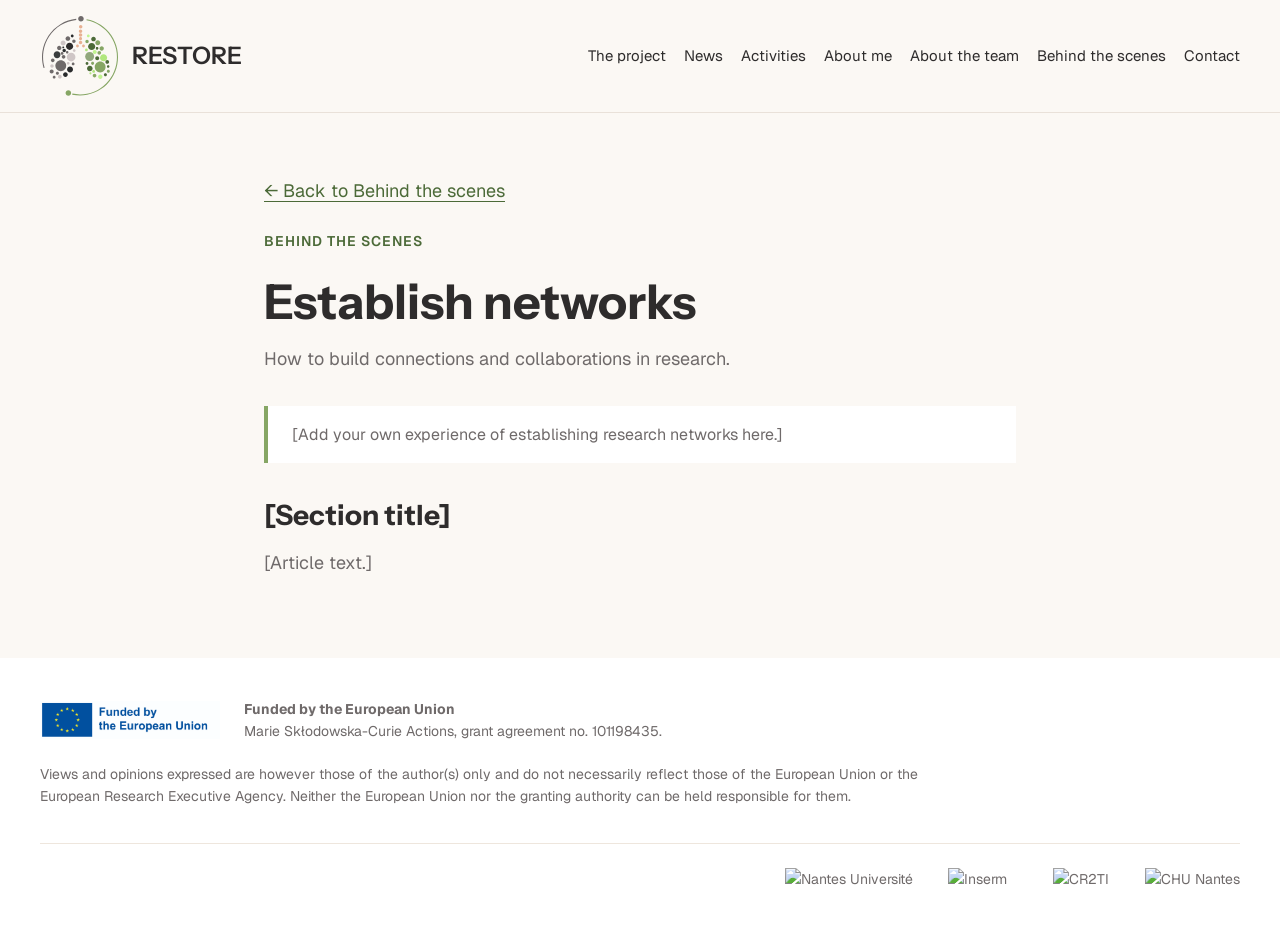
==== establishing-networks.html @ 08f3b21b "Add files via upload" ====
<!DOCTYPE html>
<html lang="en"><head><meta charset="utf-8"><meta name="viewport" content="width=device-width, initial-scale=1"><title>Establish networks | RESTORE</title><link rel="stylesheet" href="https://fonts.googleapis.com/css2?family=Instrument+Sans:wght@400;600;700&family=Geist:wght@400;600&display=swap"><link rel="stylesheet" href="styles.css"></head><body><a class="skip" href="#main-content">Skip to content</a><header><a class="brand" href="index.html#home" aria-label="RESTORE home"><img class="header-logo" src="Logo.svg" alt="RESTORE logo"><span>RESTORE</span></a><button class="menu-toggle" type="button" aria-controls="main-menu" aria-expanded="false">Menu</button><nav class="menu" id="main-menu" aria-label="Main navigation"><a href="index.html#project">The project</a><a href="index.html#news">News</a><a href="index.html#activities">Activities</a><a href="index.html#about">About me</a><a href="index.html#team">About the team</a><a href="index.html#msca">Behind the scenes</a><a href="index.html#contact">Contact</a></nav></header><main id="main-content"><article class="article-wrap"><a class="text-link" href="index.html#msca">← Back to Behind the scenes</a><div class="label">Behind the scenes</div><h1>Establish networks</h1><p class="lead">How to build connections and collaborations in research.</p><div class="note">[Add your own experience of establishing research networks here.]</div><h2>[Section title]</h2><p>[Article text.]</p></article></main><footer><div class="funding"><img class="eu-emblem" src="EN-Funded by the EU-POS.jpg" alt="Funded by the European Union"><p><strong>Funded by the European Union</strong><br>Marie Skłodowska-Curie Actions, grant agreement no. 101198435.</p></div><p>Views and opinions expressed are however those of the author(s) only and do not necessarily reflect those of the European Union or the European Research Executive Agency. Neither the European Union nor the granting authority can be held responsible for them.</p><div class="institutional-logos" aria-label="Host institutions"><a href="https://www.univ-nantes.fr/" target="_blank" rel="noopener noreferrer" title="Nantes Université"><img src="https://www.univ-nantes.fr/medias/photo/logotype-nantes-u-noir-72dpi_1638965800927-png?ID_FICHE=1482184&amp;INLINE=FALSE" alt="Nantes Université" loading="lazy" referrerpolicy="no-referrer"></a><a href="https://www.inserm.fr/" target="_blank" rel="noopener noreferrer" title="Inserm"><img src="https://upload.wikimedia.org/wikipedia/commons/c/cd/Inserm.svg" alt="Inserm" loading="lazy" referrerpolicy="no-referrer"></a><a href="https://cr2ti.univ-nantes.fr/" target="_blank" rel="noopener noreferrer" title="CR2TI"><img src="https://sfrsante.univ-nantes.fr/medias/photo/cr2ti_1687788382564-jpg?ID_FICHE=1710203" alt="CR2TI" loading="lazy" referrerpolicy="no-referrer"></a><a href="https://www.chu-nantes.fr/" target="_blank" rel="noopener noreferrer" title="CHU Nantes"><img src="https://upload.wikimedia.org/wikipedia/commons/d/d3/Centre_hospitalier_universitaire_de_Nantes%2C_Logo.png" alt="CHU Nantes" loading="lazy" referrerpolicy="no-referrer"></a></div></footer><script src="site-config.js"></script><script src="site.js"></script></body></html>
---- styles.css ----
*{box-sizing:border-box;margin:0}
body{width:1440px;background:#FBF8F4;color:#2E2C2C;font-family:'Geist',sans-serif;font-size:18px;line-height:1.6}
h1,h2,h3{font-family:'Instrument Sans',sans-serif;color:#2E2C2C}
h1{font-size:56px;font-weight:700;line-height:1.1}
h2{font-size:36px;font-weight:700;line-height:1.2}
h3{font-size:24px;font-weight:600;line-height:1.3}
.small{font-size:14px;color:#6F6A6A}
.wrap{width:1200px;margin:0 auto}
header{background:#FBF8F4;padding:16px 120px;display:flex;justify-content:space-between;align-items:center}
.brand{display:flex;align-items:center;gap:12px}
.logo{width:40px;height:40px;border-radius:50%;background:#86A664}
.menu{display:flex;gap:32px}
section{padding:80px 0}
.soft{background:#F7E9E0}
.label{font-size:14px;font-weight:600;color:#4C6A38;text-transform:uppercase;letter-spacing:1px;margin-bottom:12px}
.lead{color:#6F6A6A;max-width:760px;margin-top:20px}
.btns{display:flex;gap:16px;margin-top:32px}
.btn{background:#4C6A38;color:#FFFFFF;padding:14px 28px;border-radius:999px;font-weight:600}
.btn.o{background:transparent;color:#4C6A38;border:2px solid #4C6A38}
.row{display:flex;gap:24px;margin-top:32px}
.card{flex:1;background:#FFFFFF;border-radius:16px;padding:28px}
.card p{color:#6F6A6A;font-size:16px;margin-top:8px}
.num{width:36px;height:36px;border-radius:50%;background:#ECC3AC;color:#2E2C2C;font-weight:700;display:flex;align-items:center;justify-content:center;margin-bottom:12px}
.date{font-size:14px;font-weight:600;color:#4C6A38;margin-bottom:6px}
.two{display:flex;gap:48px;margin-top:32px}
.two>div{flex:1}
.two p{color:#6F6A6A;margin-top:8px}
.note{background:#FFFFFF;border-left:4px solid #86A664;padding:16px 24px;margin-top:32px;color:#6F6A6A;font-size:16px}
.photo{width:260px;height:260px;border-radius:50%;background:#ECC3AC}
.sub{margin-top:40px}
footer{background:#FFFFFF;padding:40px 120px;color:#6F6A6A;font-size:14px}
footer p{margin-top:8px;max-width:900px}

/* Responsive layout: preserves the original Figma palette and typography. */
html{scroll-behavior:smooth;scroll-padding-top:100px}
body{width:100%;min-width:0}
a{color:inherit;text-decoration:none}
a:focus-visible,button:focus-visible{outline:3px solid #4C6A38;outline-offset:5px}
.wrap{width:min(1200px,calc(100% - 48px));margin-inline:auto}
header{position:sticky;top:0;z-index:10;padding:16px max(24px,calc((100% - 1200px)/2));gap:24px;border-bottom:1px solid #e9e1d9}
.brand{flex:none;font-family:'Instrument Sans',sans-serif;font-size:24px;font-weight:600}
.logo{flex:none}
.menu{gap:clamp(16px,2.1vw,32px);align-items:center;font-size:16px}
.menu a{white-space:nowrap}
.menu a:hover{color:#4C6A38;text-decoration:underline;text-underline-offset:5px}
h1{font-size:clamp(34px,4.5vw,56px);overflow-wrap:break-word}
h2{font-size:clamp(28px,3vw,36px);overflow-wrap:break-word}
h3{font-size:clamp(21px,2vw,24px);overflow-wrap:break-word}
.btns{flex-wrap:wrap}
.btn{display:inline-flex;align-items:center;justify-content:center;text-align:center;border:2px solid transparent;line-height:1.4;transition:background .15s}
.btn:hover{background:#3b552a}
.btn.o:hover{background:#e8eddf}
.row{display:grid;grid-template-columns:repeat(3,minmax(0,1fr))}
.two{display:grid;grid-template-columns:repeat(2,minmax(0,1fr))}
.two>div,.card{min-width:0;overflow-wrap:anywhere}
.two .row{grid-template-columns:repeat(2,minmax(0,1fr))}
.about-layout{grid-template-columns:260px minmax(0,1fr)}
.portrait{width:100%}
.photo{width:min(260px,100%);height:auto;aspect-ratio:1}
footer{padding:40px max(24px,calc((100% - 1200px)/2))}
.menu-toggle{display:none;background:transparent;border:1px solid #4C6A38;border-radius:999px;padding:10px 18px;color:#4C6A38;font:inherit;cursor:pointer}
.skip{position:fixed;left:16px;top:-100px;z-index:20;background:#fff;padding:12px 20px}
.skip:focus{top:12px}
@media(max-width:1050px){
 header{flex-wrap:wrap;gap:12px}
 .menu{width:100%;justify-content:space-between;gap:12px;flex-wrap:wrap}
 html{scroll-padding-top:150px}
 .row{grid-template-columns:repeat(2,minmax(0,1fr))}
 .about-layout{grid-template-columns:200px minmax(0,1fr);gap:32px}
 .two .row{grid-template-columns:1fr}
 section{padding:64px 0}
}
@media(max-width:700px){
 body{font-size:16px}
 header{gap:12px;justify-content:space-between;padding:12px 20px}
 .wrap{width:calc(100% - 40px)}
 html{scroll-padding-top:88px}
 section{padding:48px 0}
 .row,.two,.about-layout{grid-template-columns:minmax(0,1fr);gap:20px}
 .card{padding:24px}
 .btns{gap:12px}
 .btn{width:100%;padding:13px 20px}
 .photo{width:200px}
 .sub{margin-top:32px}
 footer{padding:32px 20px}
 .menu{align-items:stretch;flex-direction:column;gap:0}
 .menu a{padding:12px 0;border-top:1px solid #e9e1d9}
 .js .menu-toggle{display:block}
 .js .menu{display:none}
 .js .menu.is-open{display:flex}
}
@media(prefers-reduced-motion:reduce){html{scroll-behavior:auto}.btn{transition:none}}


/* Project logo and title layout. Replace the two embedded logo sources
   with your final logo image (for example, src="logo.svg"). */
.header-logo{display:block;width:80px;height:80px;object-fit:contain}
.hero-layout{display:grid;grid-template-columns:minmax(0,1.6fr) minmax(0,1fr);align-items:center;gap:48px}
.hero-copy,.hero-art{min-width:0}
.project-logo{display:block;width:100%;max-width:400px;height:auto;margin-inline:auto;object-fit:contain}
.menu{gap:18px;font-size:15px;flex-wrap:wrap;justify-content:flex-end}
@media(max-width:1200px) and (min-width:701px){
 header{flex-wrap:wrap;gap:12px}
 .menu{width:100%;justify-content:space-between}
 html{scroll-padding-top:156px}
}
@media(max-width:1050px){.hero-layout{gap:28px;grid-template-columns:minmax(0,1.4fr) minmax(0,1fr)}}
@media(max-width:700px){
 .hero-layout{grid-template-columns:minmax(0,1fr);gap:32px}
 .project-logo{max-width:280px}
 .menu{justify-content:flex-start}
}


#home {
  position: relative;
  overflow: hidden;
  isolation: isolate;
}

#home .hero-layout {
  position: relative;
  display: block;
}

#home .hero-copy {
  position: relative;
  z-index: 1;
  max-width: 850px;
}

/* Imagen grande, desplazada hacia la derecha */
#home .hero-art {
  position: absolute;
  z-index: 0;
  width: 450px;
  right: -100px;
  top: 50%;
  transform: translateY(-50%);
  pointer-events: none;
}

#home .project-logo {
  width: 100%;
  max-width: none;
  opacity: 0.4;
 

  /* Desvanece el borde izquierdo, donde coincide con el texto */
  -webkit-mask-image: linear-gradient(
    to right, transparent 0%, black 40%
  );
  mask-image: linear-gradient(
    to right, transparent 0%, black 40%
  );
}

@media (max-width: 700px) {
  #home .hero-art {
    width: 420px;
    right: -180px;
  }

  #home .project-logo {
    opacity: 0.10;
  }
}

#home       { background-color: #FBF8F4; }
#project    { background-color: #F7E9E0; }
#news       { background-color: #FBF8F4; }
#activities { background-color: #F7E9E0; }
#about      { background-color: #FBF8F4; }
#team       { background-color: #F7E9E0; }
#msca       { background-color: #FBF8F4; }
#contact    { background-color: #F7E9E0; }

.eu-emblem {
  display: block;
  width: 160px;
  max-width: 100%;
  height: auto;
  margin-top: 20px;
}

img.photo {
  display: block;
  aspect-ratio: 1;
  object-fit: cover;
  object-position: center;
}


/* New section layouts */
[hidden]{display:none!important}
.text-link{color:#4C6A38;text-decoration:underline;text-underline-offset:4px}
.reference{font-size:14px;white-space:nowrap}
.tabs{display:none;flex-wrap:wrap;gap:12px;margin-top:28px}
.js .tabs{display:flex}
.tab{font:inherit;font-size:16px;font-weight:600;cursor:pointer;border:1px solid #4C6A38;border-radius:999px;padding:10px 22px;color:#4C6A38;background:transparent}
.tab[aria-selected="true"]{background:#4C6A38;color:#fff}
.tab:focus-visible{outline:3px solid #4C6A38;outline-offset:4px}
.activity-panel{margin-top:24px}
.activity-panel .row{margin-top:16px}
.js .panel-heading{display:none}
.news-card{display:flex;flex-direction:column;align-items:flex-start;background:#F7E9E0}
.news-card .text-link{margin-top:20px}
#about .about-layout{grid-template-columns:240px minmax(0,1fr);align-items:start}
#about .photo{width:240px;max-width:100%}
.institution{display:inline-block;background:#e8eddf;color:#4C6A38;border-left:4px solid #86A664;border-radius:0 10px 10px 0;padding:14px 20px;margin-top:20px;font-weight:600}
.institution span{display:block;font-size:12px;text-transform:uppercase;letter-spacing:.08em;margin-bottom:4px}
.profile-details{display:grid;grid-template-columns:repeat(2,minmax(0,1fr));gap:24px;margin-top:32px}
.profile-details .card{background:#F7E9E0}
ol{padding-left:24px;margin-top:12px;color:#6F6A6A;font-size:16px}
li+li{margin-top:10px}
.socials{display:flex;flex-wrap:wrap;gap:12px;margin-top:24px}
.social-link{display:inline-flex;gap:9px;align-items:center;border:1px solid #d5d7c9;padding:10px 14px;border-radius:999px;font-size:14px;color:#4C6A38}
.social-link:hover[href]{background:#e8eddf}
.social-link[aria-disabled="true"]{opacity:.65;cursor:default}
.social-link svg{display:block;flex:none;width:24px;height:24px}
.team-head{display:flex;align-items:center;justify-content:space-between;gap:16px}
.team-head>div{min-width:0}
.team-photo{width:72px;height:72px;flex:none;border-radius:50%;object-fit:cover;background:#ECC3AC}
.team-card .socials{gap:8px}
.team-card .social-link{padding:8px 10px}
.story-grid{display:grid;grid-template-columns:repeat(2,minmax(0,1fr));gap:24px;margin-top:32px}
.story-card{display:flex;flex-direction:column;align-items:flex-start;background:#F7E9E0}
.story-card .text-link{margin-top:20px}
.funding{display:flex;align-items:center;gap:24px;margin-bottom:20px}
.funding .eu-emblem{width:180px;max-width:100%;height:auto;flex:none;margin:0}
.funding p{margin:0}
.contact-email{display:inline-block;color:#4C6A38;font-size:clamp(20px,3vw,28px);overflow-wrap:anywhere;margin-top:20px}
.article-wrap{max-width:800px;margin-inline:auto;padding:64px 24px 80px}
.article-wrap h1{font-size:clamp(32px,4.5vw,48px);margin-top:24px}
.article-wrap h2{font-size:28px;margin-top:36px}
.article-wrap p{margin-top:16px;color:#6F6A6A}
.article-wrap .label{margin-top:24px}
.article-wrap .note p{margin:0}
@media(max-width:1050px){#about .about-layout{grid-template-columns:200px minmax(0,1fr)}}
@media(max-width:700px){
 #about .about-layout,.profile-details,.story-grid{grid-template-columns:minmax(0,1fr)}
 #about .photo{width:200px}
 .funding{align-items:flex-start;flex-direction:column;gap:16px}
 .tabs{gap:8px}.tab{font-size:14px;padding:10px 16px}
 .article-wrap{padding:40px 20px 56px}
 .team-head h3{font-size:20px}
}

/* White cards on light sections; retain the Figma palette. */
.card,#news .news-card,#about .profile-details .card,#msca .story-card{background:#fff}
.why-matters{background:#fff}
.research-grid{grid-template-columns:repeat(2,minmax(0,1fr))}
#about .institution{margin-top:0;margin-bottom:20px}
.doi-link{display:inline-flex;gap:6px;align-items:center;vertical-align:middle;font-size:13px;color:#4C6A38;text-decoration:none;margin-top:10px;white-space:nowrap}
.doi-link svg{width:32px;height:24px;flex:none}
.doi-link:hover span{text-decoration:underline}
.publications-card,.projects-card{grid-column:1/-1}
.publications-card li{padding-bottom:16px;border-bottom:1px solid #eee6dd}
.publications-card li:last-child{border:0;padding-bottom:0}
.publications-card .doi-link{margin-left:8px}
.projects-card>ol>li{padding-block:12px 22px;border-bottom:1px solid #eee6dd}
.projects-card>ol>li:last-child{border-bottom:0;padding-bottom:0}
.projects-card li strong{color:#2E2C2C}
.project-id{display:block;font-size:13px;margin-top:4px}
.project-meta{display:grid;gap:10px;margin-top:14px;font-size:14px}
.project-meta>div{display:grid;grid-template-columns:150px minmax(0,1fr);gap:12px}
.project-meta dt{font-weight:600;color:#4C6A38}
.project-meta dd{margin:0}
.institutional-logos{display:flex;flex-wrap:wrap;align-items:center;justify-content:flex-end;gap:24px;margin-top:36px;padding-top:24px;border-top:1px solid #eee6dd}
.institutional-logos a{display:flex;align-items:center;justify-content:center;min-width:80px;max-width:160px}
.institutional-logos img{display:block;max-width:150px;max-height:64px;width:auto;height:auto;object-fit:contain}
@media(max-width:700px){
 .research-grid{grid-template-columns:minmax(0,1fr)}
 .publications-card,.projects-card{grid-column:auto}
 .project-meta>div{grid-template-columns:minmax(0,1fr);gap:2px}
 .institutional-logos{gap:20px;justify-content:flex-end}
 .institutional-logos a{max-width:120px}
 .institutional-logos img{max-width:110px;max-height:50px}
}

/* Etiqueta DOI alineada con el texto */
.publications-card .doi-link {
  display: inline-flex;
  vertical-align: middle;
  margin: 0 0 0 6px;
}

.publications-card .doi-link svg {
  width: 30px;
  height: 22px;
}

.publications-card .doi-link {
  position: relative;
  top: -2px;
}

#activities .doi-link {
  display: inline-flex;
  vertical-align: middle;
  margin: 0 0 0 6px;
  position: relative;
  top: -2px;
}
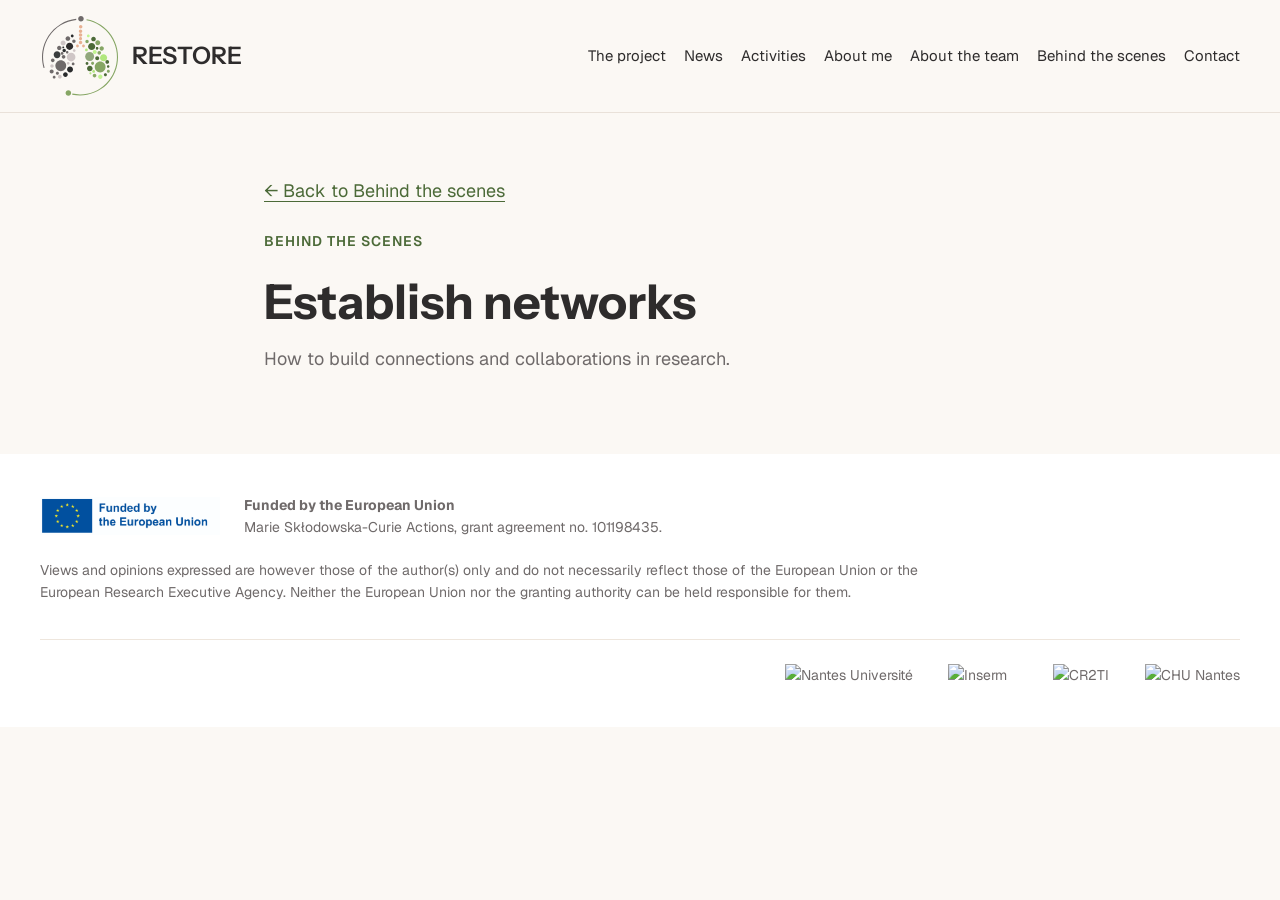
==== commit 68013f4f: "Fix HTML formatting and add content placeholders" ====
--- a/establishing-networks.html
+++ b/establishing-networks.html
@@ -1,2 +1,2 @@
 <!DOCTYPE html>
-<html lang="en"><head><meta charset="utf-8"><meta name="viewport" content="width=device-width, initial-scale=1"><title>Establish networks | RESTORE</title><link rel="stylesheet" href="https://fonts.googleapis.com/css2?family=Instrument+Sans:wght@400;600;700&family=Geist:wght@400;600&display=swap"><link rel="stylesheet" href="styles.css"></head><body><a class="skip" href="#main-content">Skip to content</a><header><a class="brand" href="index.html#home" aria-label="RESTORE home"><img class="header-logo" src="Logo.svg" alt="RESTORE logo"><span>RESTORE</span></a><button class="menu-toggle" type="button" aria-controls="main-menu" aria-expanded="false">Menu</button><nav class="menu" id="main-menu" aria-label="Main navigation"><a href="index.html#project">The project</a><a href="index.html#news">News</a><a href="index.html#activities">Activities</a><a href="index.html#about">About me</a><a href="index.html#team">About the team</a><a href="index.html#msca">Behind the scenes</a><a href="index.html#contact">Contact</a></nav></header><main id="main-content"><article class="article-wrap"><a class="text-link" href="index.html#msca">← Back to Behind the scenes</a><div class="label">Behind the scenes</div><h1>Establish networks</h1><p class="lead">How to build connections and collaborations in research.</p><div class="note">[Add your own experience of establishing research networks here.]</div><h2>[Section title]</h2><p>[Article text.]</p></article></main><footer><div class="funding"><img class="eu-emblem" src="EN-Funded by the EU-POS.jpg" alt="Funded by the European Union"><p><strong>Funded by the European Union</strong><br>Marie Skłodowska-Curie Actions, grant agreement no. 101198435.</p></div><p>Views and opinions expressed are however those of the author(s) only and do not necessarily reflect those of the European Union or the European Research Executive Agency. Neither the European Union nor the granting authority can be held responsible for them.</p><div class="institutional-logos" aria-label="Host institutions"><a href="https://www.univ-nantes.fr/" target="_blank" rel="noopener noreferrer" title="Nantes Université"><img src="https://www.univ-nantes.fr/medias/photo/logotype-nantes-u-noir-72dpi_1638965800927-png?ID_FICHE=1482184&amp;INLINE=FALSE" alt="Nantes Université" loading="lazy" referrerpolicy="no-referrer"></a><a href="https://www.inserm.fr/" target="_blank" rel="noopener noreferrer" title="Inserm"><img src="https://upload.wikimedia.org/wikipedia/commons/c/cd/Inserm.svg" alt="Inserm" loading="lazy" referrerpolicy="no-referrer"></a><a href="https://cr2ti.univ-nantes.fr/" target="_blank" rel="noopener noreferrer" title="CR2TI"><img src="https://sfrsante.univ-nantes.fr/medias/photo/cr2ti_1687788382564-jpg?ID_FICHE=1710203" alt="CR2TI" loading="lazy" referrerpolicy="no-referrer"></a><a href="https://www.chu-nantes.fr/" target="_blank" rel="noopener noreferrer" title="CHU Nantes"><img src="https://upload.wikimedia.org/wikipedia/commons/d/d3/Centre_hospitalier_universitaire_de_Nantes%2C_Logo.png" alt="CHU Nantes" loading="lazy" referrerpolicy="no-referrer"></a></div></footer><script src="site-config.js"></script><script src="site.js"></script></body></html>+<html lang="en"><head><meta charset="utf-8"><meta name="viewport" content="width=device-width, initial-scale=1"><title>Establish networks | RESTORE</title><link rel="stylesheet" href="https://fonts.googleapis.com/css2?family=Instrument+Sans:wght@400;600;700&family=Geist:wght@400;600&display=swap"><link rel="stylesheet" href="styles.css"></head><body><a class="skip" href="#main-content">Skip to content</a><header><a class="brand" href="index.html#home" aria-label="RESTORE home"><img class="header-logo" src="Logo.svg" alt="RESTORE logo"><span>RESTORE</span></a><button class="menu-toggle" type="button" aria-controls="main-menu" aria-expanded="false">Menu</button><nav class="menu" id="main-menu" aria-label="Main navigation"><a href="index.html#project">The project</a><a href="index.html#news">News</a><a href="index.html#activities">Activities</a><a href="index.html#about">About me</a><a href="index.html#team">About the team</a><a href="index.html#msca">Behind the scenes</a><a href="index.html#contact">Contact</a></nav></header><main id="main-content"><article class="article-wrap"><a class="text-link" href="index.html#msca">← Back to Behind the scenes</a><div class="label">Behind the scenes</div><h1>Establish networks</h1><p class="lead">How to build connections and collaborations in research.</p></article></main><footer><div class="funding"><img class="eu-emblem" src="EN-Funded by the EU-POS.jpg" alt="Funded by the European Union"><p><strong>Funded by the European Union</strong><br>Marie Skłodowska-Curie Actions, grant agreement no. 101198435.</p></div><p>Views and opinions expressed are however those of the author(s) only and do not necessarily reflect those of the European Union or the European Research Executive Agency. Neither the European Union nor the granting authority can be held responsible for them.</p><div class="institutional-logos" aria-label="Host institutions"><a href="https://www.univ-nantes.fr/" target="_blank" rel="noopener noreferrer" title="Nantes Université"><img src="https://www.univ-nantes.fr/medias/photo/logotype-nantes-u-noir-72dpi_1638965800927-png?ID_FICHE=1482184&amp;INLINE=FALSE" alt="Nantes Université" loading="lazy" referrerpolicy="no-referrer"></a><a href="https://www.inserm.fr/" target="_blank" rel="noopener noreferrer" title="Inserm"><img src="https://upload.wikimedia.org/wikipedia/commons/c/cd/Inserm.svg" alt="Inserm" loading="lazy" referrerpolicy="no-referrer"></a><a href="https://cr2ti.univ-nantes.fr/" target="_blank" rel="noopener noreferrer" title="CR2TI"><img src="https://sfrsante.univ-nantes.fr/medias/photo/cr2ti_1687788382564-jpg?ID_FICHE=1710203" alt="CR2TI" loading="lazy" referrerpolicy="no-referrer"></a><a href="https://www.chu-nantes.fr/" target="_blank" rel="noopener noreferrer" title="CHU Nantes"><img src="https://upload.wikimedia.org/wikipedia/commons/d/d3/Centre_hospitalier_universitaire_de_Nantes%2C_Logo.png" alt="CHU Nantes" loading="lazy" referrerpolicy="no-referrer"></a></div></footer><script src="site-config.js"></script><script src="site.js"></script></body></html>
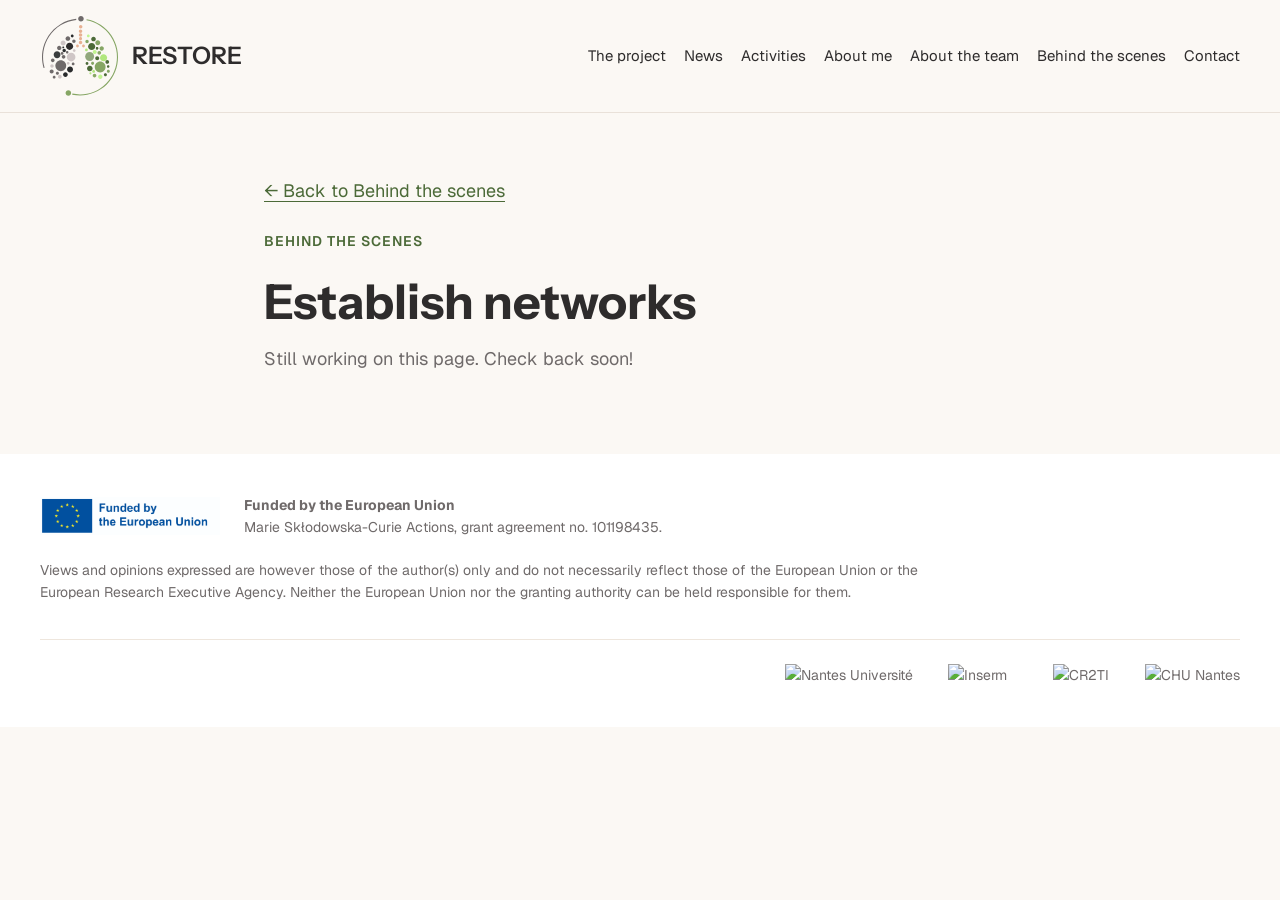
==== commit 0d8a58e3: "Modify 'Establish networks' page content Updated the content of the 'Establish networks' page to ind" ====
--- a/establishing-networks.html
+++ b/establishing-networks.html
@@ -1,2 +1,181 @@
 <!DOCTYPE html>
-<html lang="en"><head><meta charset="utf-8"><meta name="viewport" content="width=device-width, initial-scale=1"><title>Establish networks | RESTORE</title><link rel="stylesheet" href="https://fonts.googleapis.com/css2?family=Instrument+Sans:wght@400;600;700&family=Geist:wght@400;600&display=swap"><link rel="stylesheet" href="styles.css"></head><body><a class="skip" href="#main-content">Skip to content</a><header><a class="brand" href="index.html#home" aria-label="RESTORE home"><img class="header-logo" src="Logo.svg" alt="RESTORE logo"><span>RESTORE</span></a><button class="menu-toggle" type="button" aria-controls="main-menu" aria-expanded="false">Menu</button><nav class="menu" id="main-menu" aria-label="Main navigation"><a href="index.html#project">The project</a><a href="index.html#news">News</a><a href="index.html#activities">Activities</a><a href="index.html#about">About me</a><a href="index.html#team">About the team</a><a href="index.html#msca">Behind the scenes</a><a href="index.html#contact">Contact</a></nav></header><main id="main-content"><article class="article-wrap"><a class="text-link" href="index.html#msca">← Back to Behind the scenes</a><div class="label">Behind the scenes</div><h1>Establish networks</h1><p class="lead">How to build connections and collaborations in research.</p></article></main><footer><div class="funding"><img class="eu-emblem" src="EN-Funded by the EU-POS.jpg" alt="Funded by the European Union"><p><strong>Funded by the European Union</strong><br>Marie Skłodowska-Curie Actions, grant agreement no. 101198435.</p></div><p>Views and opinions expressed are however those of the author(s) only and do not necessarily reflect those of the European Union or the European Research Executive Agency. Neither the European Union nor the granting authority can be held responsible for them.</p><div class="institutional-logos" aria-label="Host institutions"><a href="https://www.univ-nantes.fr/" target="_blank" rel="noopener noreferrer" title="Nantes Université"><img src="https://www.univ-nantes.fr/medias/photo/logotype-nantes-u-noir-72dpi_1638965800927-png?ID_FICHE=1482184&amp;INLINE=FALSE" alt="Nantes Université" loading="lazy" referrerpolicy="no-referrer"></a><a href="https://www.inserm.fr/" target="_blank" rel="noopener noreferrer" title="Inserm"><img src="https://upload.wikimedia.org/wikipedia/commons/c/cd/Inserm.svg" alt="Inserm" loading="lazy" referrerpolicy="no-referrer"></a><a href="https://cr2ti.univ-nantes.fr/" target="_blank" rel="noopener noreferrer" title="CR2TI"><img src="https://sfrsante.univ-nantes.fr/medias/photo/cr2ti_1687788382564-jpg?ID_FICHE=1710203" alt="CR2TI" loading="lazy" referrerpolicy="no-referrer"></a><a href="https://www.chu-nantes.fr/" target="_blank" rel="noopener noreferrer" title="CHU Nantes"><img src="https://upload.wikimedia.org/wikipedia/commons/d/d3/Centre_hospitalier_universitaire_de_Nantes%2C_Logo.png" alt="CHU Nantes" loading="lazy" referrerpolicy="no-referrer"></a></div></footer><script src="site-config.js"></script><script src="site.js"></script></body></html>
+<html lang="en">
+  <head>
+    <meta charset="utf-8">
+
+    <meta
+      name="viewport"
+      content="width=device-width, initial-scale=1"
+    >
+
+    <title>Establish networks | RESTORE</title>
+
+    <link
+      rel="stylesheet"
+      href="https://fonts.googleapis.com/css2?family=Instrument+Sans:wght@400;600;700&family=Geist:wght@400;600&display=swap"
+    >
+
+    <link rel="stylesheet" href="styles.css">
+  </head>
+
+  <body>
+    <a class="skip" href="#main-content">
+      Skip to content
+    </a>
+
+    <!-- HEADER -->
+    <header>
+      <a
+        class="brand"
+        href="index.html#home"
+        aria-label="RESTORE home"
+      >
+        <img
+          class="header-logo"
+          src="Logo.svg"
+          alt="RESTORE logo"
+        >
+
+        <span>RESTORE</span>
+      </a>
+
+      <button
+        class="menu-toggle"
+        type="button"
+        aria-controls="main-menu"
+        aria-expanded="false"
+      >
+        Menu
+      </button>
+
+      <nav
+        class="menu"
+        id="main-menu"
+        aria-label="Main navigation"
+      >
+        <a href="index.html#project">The project</a>
+        <a href="index.html#news">News</a>
+        <a href="index.html#activities">Activities</a>
+        <a href="index.html#about">About me</a>
+        <a href="index.html#team">About the team</a>
+        <a href="index.html#msca">Behind the scenes</a>
+        <a href="index.html#contact">Contact</a>
+      </nav>
+    </header>
+
+    <!-- MAIN CONTENT -->
+    <main id="main-content">
+      <article class="article-wrap">
+        <a class="text-link" href="index.html#msca">
+          ← Back to Behind the scenes
+        </a>
+
+        <div class="label">
+          Behind the scenes
+        </div>
+
+        <h1>Establish networks</h1>
+
+        <p class="lead">
+          Still working on this page. Check back soon!
+        </p>
+      </article>
+    </main>
+
+    <!-- FOOTER -->
+    <footer>
+      <div class="funding">
+        <img
+          class="eu-emblem"
+          src="EN-Funded by the EU-POS.jpg"
+          alt="Funded by the European Union"
+        >
+
+        <p>
+          <strong>Funded by the European Union</strong>
+          <br>
+          Marie Skłodowska-Curie Actions,
+          grant agreement no. 101198435.
+        </p>
+      </div>
+
+      <p>
+        Views and opinions expressed are however those of the
+        author(s) only and do not necessarily reflect those of
+        the European Union or the European Research Executive
+        Agency. Neither the European Union nor the granting
+        authority can be held responsible for them.
+      </p>
+
+      <!-- INSTITUTIONAL LOGOS -->
+      <div
+        class="institutional-logos"
+        aria-label="Host institutions"
+      >
+        <!-- Nantes Université -->
+        <a
+          href="https://www.univ-nantes.fr/"
+          target="_blank"
+          rel="noopener noreferrer"
+          title="Nantes Université"
+        >
+          <img
+            src="https://www.univ-nantes.fr/medias/photo/logotype-nantes-u-noir-72dpi_1638965800927-png?ID_FICHE=1482184&amp;INLINE=FALSE"
+            alt="Nantes Université"
+            loading="lazy"
+            referrerpolicy="no-referrer"
+          >
+        </a>
+
+        <!-- Inserm -->
+        <a
+          href="https://www.inserm.fr/"
+          target="_blank"
+          rel="noopener noreferrer"
+          title="Inserm"
+        >
+          <img
+            src="https://upload.wikimedia.org/wikipedia/commons/c/cd/Inserm.svg"
+            alt="Inserm"
+            loading="lazy"
+            referrerpolicy="no-referrer"
+          >
+        </a>
+
+        <!-- CR2TI -->
+        <a
+          href="https://cr2ti.univ-nantes.fr/"
+          target="_blank"
+          rel="noopener noreferrer"
+          title="CR2TI"
+        >
+          <img
+            src="https://sfrsante.univ-nantes.fr/medias/photo/cr2ti_1687788382564-jpg?ID_FICHE=1710203"
+            alt="CR2TI"
+            loading="lazy"
+            referrerpolicy="no-referrer"
+          >
+        </a>
+
+        <!-- CHU Nantes -->
+        <a
+          href="https://www.chu-nantes.fr/"
+          target="_blank"
+          rel="noopener noreferrer"
+          title="CHU Nantes"
+        >
+          <img
+            src="https://upload.wikimedia.org/wikipedia/commons/d/d3/Centre_hospitalier_universitaire_de_Nantes%2C_Logo.png"
+            alt="CHU Nantes"
+            loading="lazy"
+            referrerpolicy="no-referrer"
+          >
+        </a>
+      </div>
+    </footer>
+
+    <!-- SCRIPTS -->
+    <script src="site-config.js"></script>
+    <script src="site.js"></script>
+  </body>
+</html>
--- a/styles.css
+++ b/styles.css
@@ -302,4 +302,6 @@
   margin: 0 0 0 6px;
   position: relative;
   top: -2px;
-}+}
+
+
